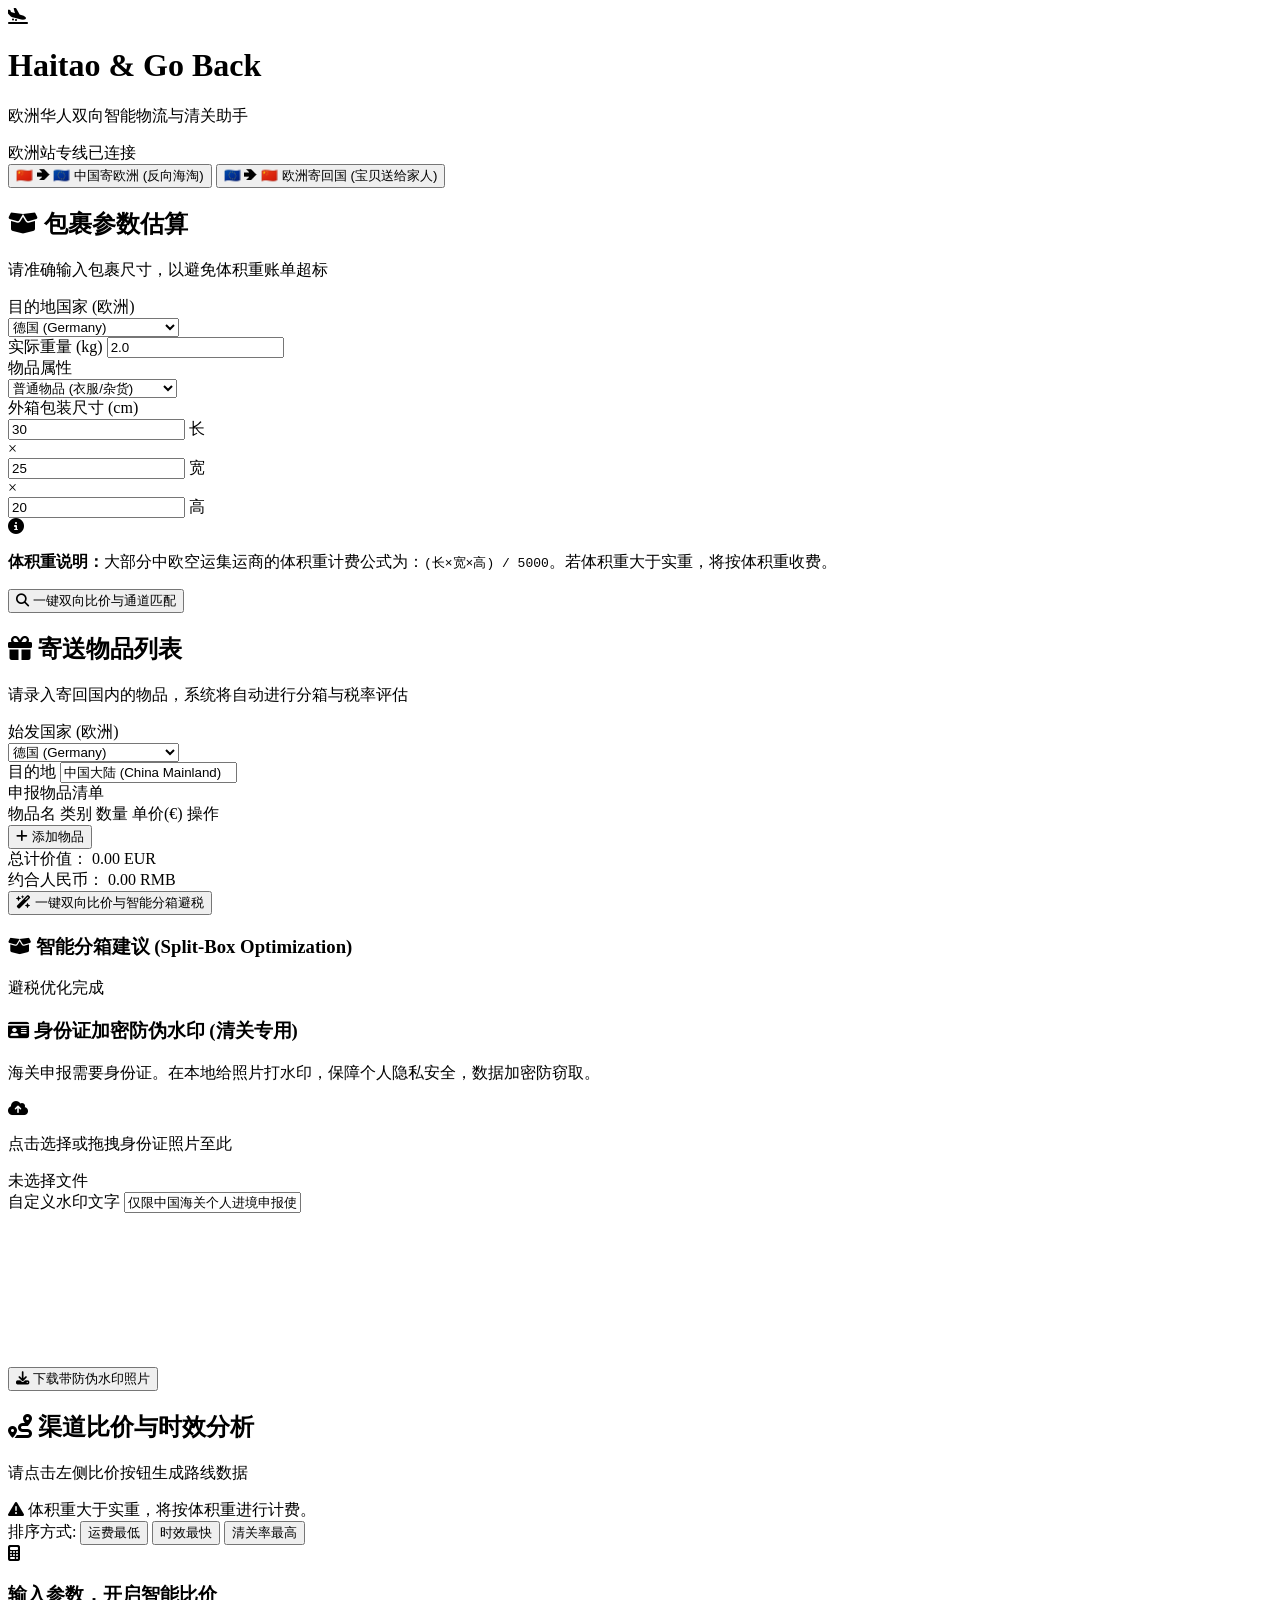
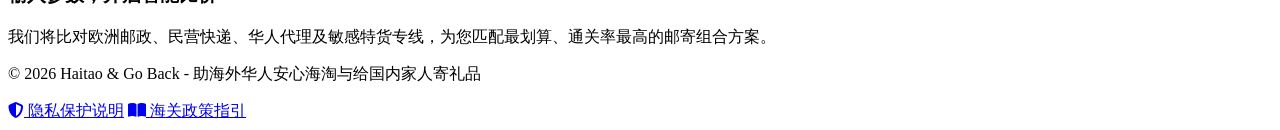
==== index.html @ b9ba4526 "Add files via upload" ====
<!DOCTYPE html>
<html lang="zh-CN">
<head>
    <meta charset="UTF-8">
    <meta name="viewport" content="width=device-width, initial-scale=1.0">
    <title>Haitao & Go Back - 欧洲华人双向转运与清关比价智能工具</title>
    <!-- Google Fonts -->
    <link rel="preconnect" href="https://fonts.googleapis.com">
    <link rel="preconnect" href="https://fonts.gstatic.com" crossorigin>
    <link href="https://fonts.googleapis.com/css2?family=Inter:wght@300;400;500;600;700&family=Outfit:wght@400;500;600;700;800&display=swap" rel="stylesheet">
    <!-- FontAwesome for icons -->
    <link rel="stylesheet" href="https://cdnjs.cloudflare.com/ajax/libs/font-awesome/6.4.0/css/all.min.css">
    <link rel="stylesheet" href="style.css">
</head>
<body>
    <div class="background-decor blur-circle-1"></div>
    <div class="background-decor blur-circle-2"></div>

    <div class="app-container">
        <!-- Header -->
        <header class="app-header">
            <div class="logo-area">
                <div class="logo-icon"><i class="fa-solid fa-plane-arrival"></i></div>
                <div class="logo-text">
                    <h1>Haitao & Go Back</h1>
                    <p>欧洲华人双向智能物流与清关助手</p>
                </div>
            </div>
            <div class="header-badge">
                <span class="pulse-indicator"></span>
                <span>欧洲站专线已连接</span>
            </div>
        </header>

        <!-- Navigation Tabs -->
        <div class="mode-tabs">
            <button class="tab-btn active" id="tab-c2e" onclick="switchMode('c2e')">
                <span class="flag-icon">🇨🇳 ➔ 🇪🇺</span>
                <span class="tab-title">中国寄欧洲 (反向海淘)</span>
            </button>
            <button class="tab-btn" id="tab-e2c" onclick="switchMode('e2c')">
                <span class="flag-icon">🇪🇺 ➔ 🇨🇳</span>
                <span class="tab-title">欧洲寄回国 (宝贝送给家人)</span>
            </button>
        </div>

        <main class="main-content">
            <!-- LEFT PANEL: Inputs (Changes Dynamically) -->
            <section class="panel input-panel">
                <!-- Mode 1: China to Europe Form -->
                <div id="form-c2e" class="mode-form active">
                    <div class="panel-header">
                        <h2><i class="fa-solid fa-box-open"></i> 包裹参数估算</h2>
                        <p>请准确输入包裹尺寸，以避免体积重账单超标</p>
                    </div>

                    <div class="form-group">
                        <label for="c2e-country">目的地国家 (欧洲)</label>
                        <div class="select-wrapper">
                            <select id="c2e-country">
                                <optgroup label="西欧 / 中欧 (Central & Western Europe)">
                                    <option value="DE">德国 (Germany)</option>
                                    <option value="FR">法国 (France)</option>
                                    <option value="GB">英国 (United Kingdom)</option>
                                    <option value="NL">荷兰 (Netherlands)</option>
                                    <option value="BE">比利时 (Belgium)</option>
                                    <option value="CH">瑞士 (Switzerland)</option>
                                    <option value="AT">奥地利 (Austria)</option>
                                    <option value="IE">爱尔兰 (Ireland)</option>
                                </optgroup>
                                <optgroup label="北欧 (Northern Europe)">
                                    <option value="DK">丹麦 (Denmark)</option>
                                    <option value="SE">瑞典 (Sweden)</option>
                                    <option value="NO">挪威 (Norway)</option>
                                    <option value="FI">芬兰 (Finland)</option>
                                    <option value="IS">冰岛 (Iceland)</option>
                                </optgroup>
                                <optgroup label="南欧 (Southern Europe)">
                                    <option value="IT">意大利 (Italy)</option>
                                    <option value="ES">西班牙 (Spain)</option>
                                    <option value="PT">葡萄牙 (Portugal)</option>
                                    <option value="GR">希腊 (Greece)</option>
                                </optgroup>
                                <optgroup label="东欧 (Eastern Europe)">
                                    <option value="PL">波兰 (Poland)</option>
                                    <option value="CZ">捷克 (Czech Republic)</option>
                                    <option value="HU">匈牙利 (Hungary)</option>
                                </optgroup>
                            </select>
                        </div>
                    </div>

                    <div class="form-row">
                        <div class="form-group col-6">
                            <label for="c2e-weight">实际重量 (kg)</label>
                            <input type="number" id="c2e-weight" placeholder="如: 2.5" step="0.1" min="0.1" value="2.0">
                        </div>
                        <div class="form-group col-6">
                            <label for="c2e-cargo-type">物品属性</label>
                            <div class="select-wrapper">
                                <select id="c2e-cargo-type">
                                    <option value="normal">普通物品 (衣服/杂货)</option>
                                    <option value="food">食品/非处方药 (特货专线)</option>
                                    <option value="battery">带电数码/电池 (磁检线)</option>
                                    <option value="luxury">轻奢品/大牌 (税金保障线)</option>
                                </select>
                            </div>
                        </div>
                    </div>

                    <div class="form-group">
                        <label>外箱包装尺寸 (cm)</label>
                        <div class="dim-inputs">
                            <div class="dim-field">
                                <input type="number" id="c2e-length" placeholder="长" value="30">
                                <span>长</span>
                            </div>
                            <span class="multiply-sign">×</span>
                            <div class="dim-field">
                                <input type="number" id="c2e-width" placeholder="宽" value="25">
                                <span>宽</span>
                            </div>
                            <span class="multiply-sign">×</span>
                            <div class="dim-field">
                                <input type="number" id="c2e-height" placeholder="高" value="20">
                                <span>高</span>
                            </div>
                        </div>
                    </div>

                    <div class="helper-box">
                        <div class="helper-icon"><i class="fa-solid fa-circle-info"></i></div>
                        <div class="helper-text">
                            <p><strong>体积重说明：</strong>大部分中欧空运集运商的体积重计费公式为：<code>(长×宽×高) / 5000</code>。若体积重大于实重，将按体积重收费。</p>
                        </div>
                    </div>

                    <button class="btn-primary" onclick="calculateChinaToEurope()">
                        <i class="fa-solid fa-magnifying-glass"></i> 一键双向比价与通道匹配
                    </button>
                </div>

                <!-- Mode 2: Europe to China Form -->
                <div id="form-e2c" class="mode-form">
                    <div class="panel-header">
                        <h2><i class="fa-solid fa-gift"></i> 寄送物品列表</h2>
                        <p>请录入寄回国内的物品，系统将自动进行分箱与税率评估</p>
                    </div>

                    <div class="form-row">
                        <div class="form-group col-6">
                            <label for="e2c-origin">始发国家 (欧洲)</label>
                            <div class="select-wrapper">
                                <select id="e2c-origin">
                                    <optgroup label="西欧 / 中欧 (Central & Western Europe)">
                                        <option value="DE">德国 (Germany)</option>
                                        <option value="FR">法国 (France)</option>
                                        <option value="GB">英国 (United Kingdom)</option>
                                        <option value="NL">荷兰 (Netherlands)</option>
                                        <option value="BE">比利时 (Belgium)</option>
                                        <option value="CH">瑞士 (Switzerland)</option>
                                        <option value="AT">奥地利 (Austria)</option>
                                        <option value="IE">爱尔兰 (Ireland)</option>
                                    </optgroup>
                                    <optgroup label="北欧 (Northern Europe)">
                                        <option value="DK">丹麦 (Denmark)</option>
                                        <option value="SE">瑞典 (Sweden)</option>
                                        <option value="NO">挪威 (Norway)</option>
                                        <option value="FI">芬兰 (Finland)</option>
                                        <option value="IS">冰岛 (Iceland)</option>
                                    </optgroup>
                                    <optgroup label="南欧 (Southern Europe)">
                                        <option value="IT">意大利 (Italy)</option>
                                        <option value="ES">西班牙 (Spain)</option>
                                        <option value="PT">葡萄牙 (Portugal)</option>
                                        <option value="GR">希腊 (Greece)</option>
                                    </optgroup>
                                    <optgroup label="东欧 (Eastern Europe)">
                                        <option value="PL">波兰 (Poland)</option>
                                        <option value="CZ">捷克 (Czech Republic)</option>
                                        <option value="HU">匈牙利 (Hungary)</option>
                                    </optgroup>
                                </select>
                            </div>
                        </div>
                        <div class="form-group col-6">
                            <label for="e2c-dest">目的地</label>
                            <input type="text" id="e2c-dest" value="中国大陆 (China Mainland)" readonly class="readonly-input">
                        </div>
                    </div>

                    <!-- Dynamic Item Table -->
                    <div class="item-list-container">
                        <label>申报物品清单</label>
                        <div class="item-header-row">
                            <span>物品名</span>
                            <span>类别</span>
                            <span>数量</span>
                            <span>单价(€)</span>
                            <span>操作</span>
                        </div>
                        <div id="items-container">
                            <!-- Items inserted dynamically by JavaScript -->
                        </div>
                        <button class="btn-secondary btn-sm" onclick="addItemRow()">
                            <i class="fa-solid fa-plus"></i> 添加物品
                        </button>
                    </div>

                    <!-- Live Summary Stat Box -->
                    <div class="summary-stats-box">
                        <div class="stat-item">
                            <span class="stat-label">总计价值：</span>
                            <span class="stat-val" id="total-val-display">0.00 EUR</span>
                        </div>
                        <div class="stat-item">
                            <span class="stat-label">约合人民币：</span>
                            <span class="stat-val Highlight" id="total-cny-display">0.00 RMB</span>
                        </div>
                    </div>

                    <div class="action-buttons-group">
                        <button class="btn-success" onclick="optimizeSplitBox()">
                            <i class="fa-solid fa-wand-magic-sparkles"></i> 一键双向比价与智能分箱避税
                        </button>
                    </div>

                    <!-- Split Box Recommendation Display -->
                    <div id="split-box-result-wrapper" class="split-box-wrapper hide">
                        <div class="split-header">
                            <h3><i class="fa-solid fa-box-open"></i> 智能分箱建议 (Split-Box Optimization)</h3>
                            <span class="badge badge-success">避税优化完成</span>
                        </div>
                        <div id="split-packages-container">
                            <!-- Packages list populated dynamically -->
                        </div>
                    </div>

                    <!-- ID Card Watermark Panel -->
                    <div class="id-uploader-section">
                        <div class="section-title">
                            <h3><i class="fa-solid fa-id-card"></i> 身份证加密防伪水印 (清关专用)</h3>
                            <p>海关申报需要身份证。在本地给照片打水印，保障个人隐私安全，数据加密防窃取。</p>
                        </div>
                        
                        <div class="upload-dropzone" onclick="document.getElementById('id-file-input').click()">
                            <i class="fa-solid fa-cloud-arrow-up"></i>
                            <p>点击选择或拖拽身份证照片至此</p>
                            <span class="file-info" id="file-info-text">未选择文件</span>
                            <input type="file" id="id-file-input" accept="image/*" style="display: none;" onchange="handleIDUpload(event)">
                        </div>

                        <div class="watermark-controls hide" id="watermark-controls">
                            <div class="form-group">
                                <label for="watermark-text">自定义水印文字</label>
                                <input type="text" id="watermark-text" value="仅限中国海关个人进境申报使用，他用无效" oninput="drawWatermark()">
                            </div>
                            <div class="canvas-preview-container">
                                <canvas id="watermark-canvas"></canvas>
                            </div>
                            <button class="btn-primary btn-sm" onclick="downloadWatermarkedImage()">
                                <i class="fa-solid fa-download"></i> 下载带防伪水印照片
                            </button>
                        </div>
                    </div>
                </div>
            </section>

            <!-- RIGHT PANEL: Results -->
            <section class="panel results-panel">
                <div class="panel-header">
                    <h2><i class="fa-solid fa-route"></i> 渠道比价与时效分析</h2>
                    <p id="results-subtitle">请点击左侧比价按钮生成路线数据</p>
                </div>

                <!-- Volumetric Weight Alert Box (For Mode 1) -->
                <div id="vol-weight-alert" class="alert-banner hide">
                    <span class="alert-icon"><i class="fa-solid fa-triangle-exclamation"></i></span>
                    <span class="alert-text" id="vol-weight-alert-text">体积重大于实重，将按体积重进行计费。</span>
                </div>

                <!-- Sort & Filter Controls -->
                <div class="sort-controls hide" id="sort-controls-bar">
                    <span>排序方式:</span>
                    <button class="sort-btn active" id="sort-price" onclick="sortRoutes('price')">运费最低</button>
                    <button class="sort-btn" id="sort-time" onclick="sortRoutes('time')">时效最快</button>
                    <button class="sort-btn" id="sort-safety" onclick="sortRoutes('safety')">清关率最高</button>
                </div>

                <div class="routes-container" id="routes-list">
                    <!-- Placeholder visual for initial load -->
                    <div class="empty-state">
                        <div class="empty-icon"><i class="fa-solid fa-calculator"></i></div>
                        <h3>输入参数，开启智能比价</h3>
                        <p>我们将比对欧洲邮政、民营快递、华人代理及敏感特货专线，为您匹配最划算、通关率最高的邮寄组合方案。</p>
                    </div>
                </div>
            </section>
        </main>

        <footer class="app-footer">
            <p>&copy; 2026 Haitao & Go Back - 助海外华人安心海淘与给国内家人寄礼品</p>
            <div class="footer-links">
                <a href="#privacy"><i class="fa-solid fa-shield-halved"></i> 隐私保护说明</a>
                <a href="#guide"><i class="fa-solid fa-book-open"></i> 海关政策指引</a>
            </div>
        </footer>
    </div>

    <script src="app.js"></script>
</body>
</html>
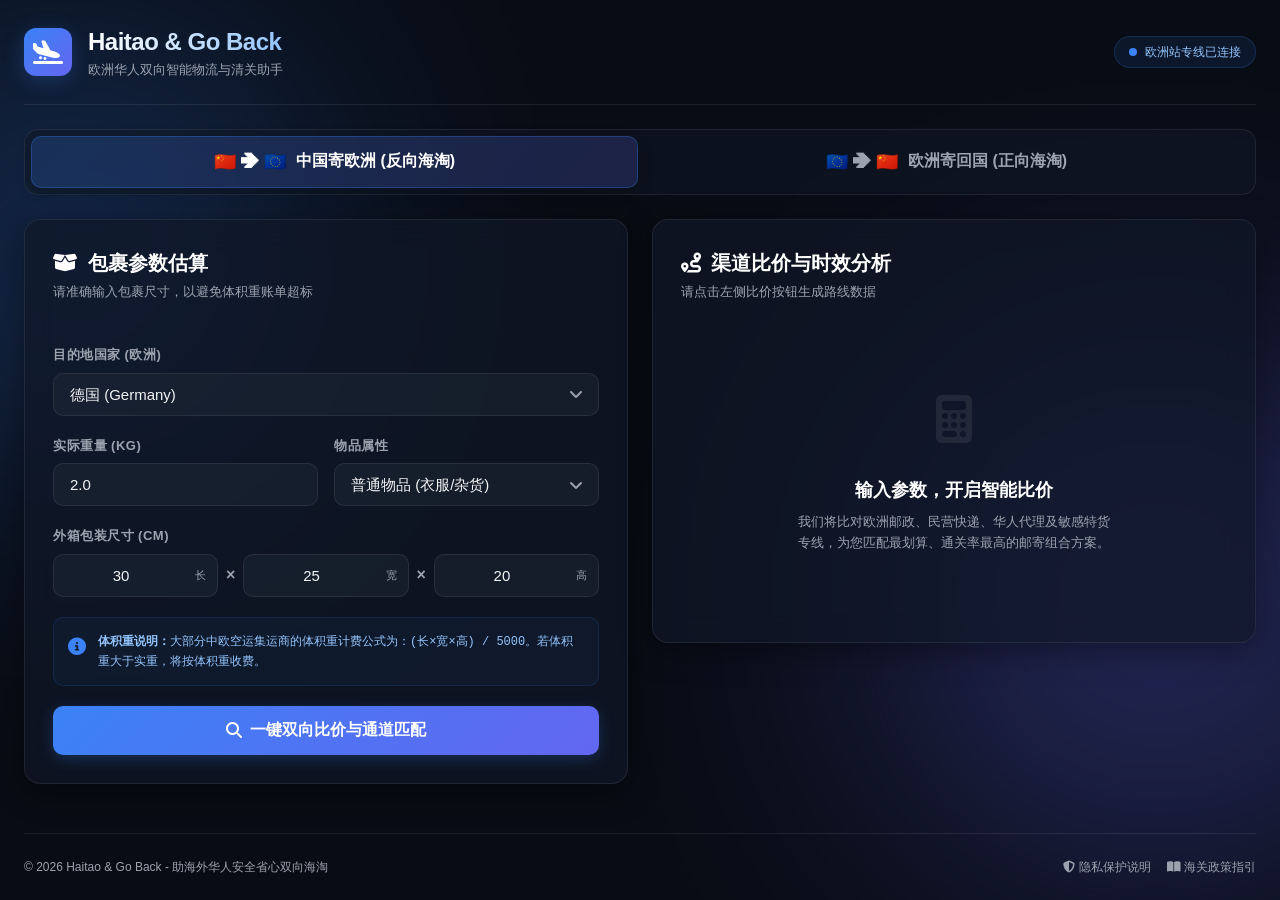
==== commit 7fcc32ee: "Update index.html" ====
--- a/index.html
+++ b/index.html
@@ -40,7 +40,7 @@
             </button>
             <button class="tab-btn" id="tab-e2c" onclick="switchMode('e2c')">
                 <span class="flag-icon">🇪🇺 ➔ 🇨🇳</span>
-                <span class="tab-title">欧洲寄回国 (宝贝送给家人)</span>
+                <span class="tab-title">欧洲寄回国 (正向海淘)</span>
             </button>
         </div>
 
@@ -299,7 +299,7 @@
         </main>
 
         <footer class="app-footer">
-            <p>&copy; 2026 Haitao & Go Back - 助海外华人安心海淘与给国内家人寄礼品</p>
+            <p>&copy; 2026 Haitao & Go Back - 助海外华人安全省心双向海淘</p>
             <div class="footer-links">
                 <a href="#privacy"><i class="fa-solid fa-shield-halved"></i> 隐私保护说明</a>
                 <a href="#guide"><i class="fa-solid fa-book-open"></i> 海关政策指引</a>
--- a/style.css
+++ b/style.css
@@ -0,0 +1,1054 @@
+/* ==========================================
+   DESIGN SYSTEM & VARIABLES
+   ========================================== */
+:root {
+    --bg-dark: #080c14;
+    --bg-card: rgba(17, 24, 39, 0.7);
+    --border-color: rgba(255, 255, 255, 0.08);
+    --border-hover: rgba(59, 130, 246, 0.4);
+    
+    --text-main: #f3f4f6;
+    --text-muted: #9ca3af;
+    --text-dark: #1f2937;
+    
+    /* Harmonious Brand Colors */
+    --primary: #3b82f6;
+    --primary-glow: rgba(59, 130, 246, 0.25);
+    --secondary: #6366f1;
+    --success: #10b981;
+    --success-glow: rgba(16, 185, 129, 0.2);
+    --warning: #f59e0b;
+    --danger: #ef4444;
+    
+    --transition-smooth: all 0.3s cubic-bezier(0.4, 0, 0.2, 1);
+    --border-radius-lg: 16px;
+    --border-radius-md: 10px;
+    --font-sans: 'Inter', -apple-system, BlinkMacSystemFont, "Segoe UI", Roboto, sans-serif;
+    --font-heading: 'Outfit', sans-serif;
+}
+
+/* ==========================================
+   RESET & GLOBAL LAYOUT
+   ========================================== */
+* {
+    box-sizing: border-box;
+    margin: 0;
+    padding: 0;
+}
+
+body {
+    background-color: var(--bg-dark);
+    color: var(--text-main);
+    font-family: var(--font-sans);
+    line-height: 1.5;
+    overflow-x: hidden;
+    min-height: 100vh;
+    display: flex;
+    flex-direction: column;
+    justify-content: center;
+    position: relative;
+}
+
+/* Background Glowing Blurs */
+.background-decor {
+    position: absolute;
+    border-radius: 50%;
+    filter: blur(140px);
+    z-index: -1;
+    pointer-events: none;
+    opacity: 0.4;
+}
+
+.blur-circle-1 {
+    width: 400px;
+    height: 400px;
+    background: var(--primary);
+    top: 5%;
+    left: -10%;
+}
+
+.blur-circle-2 {
+    width: 500px;
+    height: 500px;
+    background: var(--secondary);
+    bottom: 5%;
+    right: -10%;
+}
+
+/* Container */
+.app-container {
+    max-width: 1440px;
+    width: 100%;
+    margin: 0 auto;
+    padding: 24px;
+    display: flex;
+    flex-direction: column;
+    min-height: 100vh;
+}
+
+/* ==========================================
+   HEADER SECTION
+   ========================================== */
+.app-header {
+    display: flex;
+    justify-content: space-between;
+    align-items: center;
+    padding-bottom: 24px;
+    border-bottom: 1px solid var(--border-color);
+    margin-bottom: 24px;
+}
+
+.logo-area {
+    display: flex;
+    align-items: center;
+    gap: 16px;
+}
+
+.logo-icon {
+    width: 48px;
+    height: 48px;
+    background: linear-gradient(135deg, var(--primary), var(--secondary));
+    border-radius: 12px;
+    display: flex;
+    align-items: center;
+    justify-content: center;
+    font-size: 24px;
+    color: #fff;
+    box-shadow: 0 4px 20px var(--primary-glow);
+}
+
+.logo-text h1 {
+    font-family: var(--font-heading);
+    font-size: 24px;
+    font-weight: 800;
+    letter-spacing: -0.5px;
+    background: linear-gradient(to right, #ffffff, #93c5fd);
+    -webkit-background-clip: text;
+    -webkit-text-fill-color: transparent;
+}
+
+.logo-text p {
+    font-size: 13px;
+    color: var(--text-muted);
+}
+
+.header-badge {
+    display: flex;
+    align-items: center;
+    gap: 8px;
+    background: rgba(59, 130, 246, 0.1);
+    border: 1px solid rgba(59, 130, 246, 0.2);
+    padding: 6px 14px;
+    border-radius: 50px;
+    font-size: 12px;
+    font-weight: 500;
+    color: #93c5fd;
+}
+
+.pulse-indicator {
+    width: 8px;
+    height: 8px;
+    background-color: var(--primary);
+    border-radius: 50%;
+    box-shadow: 0 0 0 0 rgba(59, 130, 246, 0.7);
+    animation: pulse 1.8s infinite;
+}
+
+@keyframes pulse {
+    0% {
+        transform: scale(0.95);
+        box-shadow: 0 0 0 0 rgba(59, 130, 246, 0.7);
+    }
+    70% {
+        transform: scale(1);
+        box-shadow: 0 0 0 6px rgba(59, 130, 246, 0);
+    }
+    100% {
+        transform: scale(0.95);
+        box-shadow: 0 0 0 0 rgba(59, 130, 246, 0);
+    }
+}
+
+/* ==========================================
+   NAVIGATION TABS
+   ========================================== */
+.mode-tabs {
+    display: flex;
+    background: rgba(17, 24, 39, 0.5);
+    border: 1px solid var(--border-color);
+    padding: 6px;
+    border-radius: 14px;
+    margin-bottom: 24px;
+    gap: 6px;
+}
+
+.tab-btn {
+    flex: 1;
+    background: transparent;
+    border: none;
+    color: var(--text-muted);
+    padding: 14px 20px;
+    font-family: var(--font-heading);
+    font-size: 16px;
+    font-weight: 600;
+    border-radius: 10px;
+    cursor: pointer;
+    display: flex;
+    align-items: center;
+    justify-content: center;
+    gap: 10px;
+    transition: var(--transition-smooth);
+}
+
+.tab-btn:hover {
+    color: var(--text-main);
+    background: rgba(255, 255, 255, 0.03);
+}
+
+.tab-btn.active {
+    color: #ffffff;
+    background: linear-gradient(135deg, rgba(59, 130, 246, 0.2), rgba(99, 102, 241, 0.2));
+    border: 1px solid rgba(59, 130, 246, 0.3);
+    box-shadow: 0 4px 15px rgba(0, 0, 0, 0.2);
+}
+
+.flag-icon {
+    font-size: 18px;
+}
+
+/* ==========================================
+   MAIN SYSTEM SECTION - GRID
+   ========================================== */
+.main-content {
+    display: grid;
+    grid-template-columns: 1fr 1fr;
+    gap: 24px;
+    flex: 1;
+}
+
+@media (max-width: 1024px) {
+    .main-content {
+        grid-template-columns: 1fr;
+    }
+}
+
+.panel {
+    background-color: var(--bg-card);
+    backdrop-filter: blur(16px);
+    -webkit-backdrop-filter: blur(16px);
+    border: 1px solid var(--border-color);
+    border-radius: var(--border-radius-lg);
+    padding: 28px;
+    display: flex;
+    flex-direction: column;
+    box-shadow: 0 8px 32px rgba(0, 0, 0, 0.4);
+    height: fit-content;
+}
+
+.panel-header {
+    margin-bottom: 24px;
+}
+
+.panel-header h2 {
+    font-family: var(--font-heading);
+    font-size: 20px;
+    font-weight: 700;
+    display: flex;
+    align-items: center;
+    gap: 10px;
+    color: #ffffff;
+}
+
+.panel-header p {
+    font-size: 13px;
+    color: var(--text-muted);
+    margin-top: 4px;
+}
+
+/* ==========================================
+   FORMS & INPUTS
+   ========================================== */
+.mode-form {
+    display: none;
+}
+
+.mode-form.active {
+    display: flex;
+    flex-direction: column;
+    gap: 20px;
+}
+
+.form-group {
+    display: flex;
+    flex-direction: column;
+    gap: 8px;
+}
+
+.form-group label {
+    font-size: 13px;
+    font-weight: 600;
+    color: var(--text-muted);
+    letter-spacing: 0.5px;
+    text-transform: uppercase;
+}
+
+.form-row {
+    display: flex;
+    gap: 16px;
+}
+
+.col-6 {
+    flex: 1;
+}
+
+input[type="text"],
+input[type="number"],
+select {
+    width: 100%;
+    background: rgba(31, 41, 55, 0.5);
+    border: 1px solid var(--border-color);
+    color: var(--text-main);
+    padding: 12px 16px;
+    border-radius: var(--border-radius-md);
+    font-family: var(--font-sans);
+    font-size: 15px;
+    outline: none;
+    transition: var(--transition-smooth);
+}
+
+input:focus,
+select:focus {
+    border-color: var(--primary);
+    box-shadow: 0 0 0 3px var(--primary-glow);
+    background: rgba(31, 41, 55, 0.8);
+}
+
+.readonly-input {
+    background: rgba(31, 41, 55, 0.25) !important;
+    color: var(--text-muted);
+    cursor: not-allowed;
+}
+
+/* Custom Select Arrow Wrapper */
+.select-wrapper {
+    position: relative;
+}
+
+.select-wrapper::after {
+    content: '\f107';
+    font-family: 'Font Awesome 6 Free';
+    font-weight: 900;
+    position: absolute;
+    right: 16px;
+    top: 50%;
+    transform: translateY(-50%);
+    pointer-events: none;
+    color: var(--text-muted);
+}
+
+select {
+    appearance: none;
+    -webkit-appearance: none;
+    padding-right: 40px;
+}
+
+/* Dimensional input row */
+.dim-inputs {
+    display: flex;
+    align-items: center;
+    gap: 8px;
+}
+
+.dim-field {
+    flex: 1;
+    position: relative;
+}
+
+.dim-field input {
+    text-align: center;
+    padding-right: 30px;
+}
+
+.dim-field span {
+    position: absolute;
+    right: 12px;
+    top: 50%;
+    transform: translateY(-50%);
+    font-size: 11px;
+    color: var(--text-muted);
+    pointer-events: none;
+}
+
+.multiply-sign {
+    color: var(--text-muted);
+    font-weight: bold;
+    user-select: none;
+}
+
+/* Info helper box */
+.helper-box {
+    display: flex;
+    gap: 12px;
+    background: rgba(59, 130, 246, 0.05);
+    border: 1px solid rgba(59, 130, 246, 0.15);
+    border-radius: var(--border-radius-md);
+    padding: 14px;
+}
+
+.helper-icon {
+    color: var(--primary);
+    font-size: 18px;
+    margin-top: 2px;
+}
+
+.helper-text p {
+    font-size: 12px;
+    color: #93c5fd;
+    line-height: 1.6;
+}
+
+/* ==========================================
+   BUTTONS
+   ========================================== */
+button {
+    font-family: var(--font-heading);
+    font-weight: 600;
+    cursor: pointer;
+    display: inline-flex;
+    align-items: center;
+    justify-content: center;
+    gap: 8px;
+    border: none;
+    border-radius: var(--border-radius-md);
+    transition: var(--transition-smooth);
+}
+
+.btn-primary {
+    background: linear-gradient(135deg, var(--primary), var(--secondary));
+    color: #ffffff;
+    padding: 14px 24px;
+    font-size: 16px;
+    width: 100%;
+    box-shadow: 0 4px 15px var(--primary-glow);
+}
+
+.btn-primary:hover {
+    transform: translateY(-1px);
+    box-shadow: 0 6px 20px rgba(59, 130, 246, 0.4);
+}
+
+.btn-secondary {
+    background: rgba(255, 255, 255, 0.08);
+    border: 1px solid var(--border-color);
+    color: var(--text-main);
+    padding: 10px 18px;
+    font-size: 14px;
+}
+
+.btn-secondary:hover {
+    background: rgba(255, 255, 255, 0.15);
+}
+
+.btn-success {
+    background: linear-gradient(135deg, var(--success), #059669);
+    color: #ffffff;
+    padding: 14px 24px;
+    font-size: 16px;
+    width: 100%;
+    box-shadow: 0 4px 15px var(--success-glow);
+}
+
+.btn-success:hover {
+    transform: translateY(-1px);
+    box-shadow: 0 6px 20px rgba(16, 185, 129, 0.4);
+}
+
+.btn-sm {
+    padding: 6px 12px;
+    font-size: 12px;
+    border-radius: 6px;
+}
+
+.action-buttons-group {
+    display: flex;
+    gap: 12px;
+}
+
+/* ==========================================
+   DYNAMIC ITEM LIST (EUROPE ➔ CHINA)
+   ========================================== */
+.item-list-container {
+    display: flex;
+    flex-direction: column;
+    gap: 10px;
+    border: 1px solid var(--border-color);
+    border-radius: var(--border-radius-md);
+    padding: 16px;
+    background: rgba(31, 41, 55, 0.2);
+}
+
+.item-list-container > label {
+    font-size: 13px;
+    font-weight: 600;
+    color: var(--text-muted);
+}
+
+.item-header-row {
+    display: grid;
+    grid-template-columns: 2fr 1.5fr 1fr 1fr 40px;
+    gap: 10px;
+    font-size: 11px;
+    font-weight: 700;
+    color: var(--text-muted);
+    text-transform: uppercase;
+    padding-bottom: 6px;
+    border-bottom: 1px solid var(--border-color);
+}
+
+.item-row {
+    display: grid;
+    grid-template-columns: 2fr 1.5fr 1fr 1fr 40px;
+    gap: 10px;
+    align-items: center;
+}
+
+.btn-delete-row {
+    background: transparent;
+    color: var(--danger);
+    font-size: 16px;
+    height: 38px;
+    width: 38px;
+    border-radius: 6px;
+}
+
+.btn-delete-row:hover {
+    background: rgba(239, 68, 68, 0.15);
+}
+
+.summary-stats-box {
+    display: flex;
+    justify-content: space-between;
+    background: rgba(17, 24, 39, 0.6);
+    border: 1px solid var(--border-color);
+    padding: 12px 18px;
+    border-radius: var(--border-radius-md);
+}
+
+.stat-item {
+    display: flex;
+    align-items: center;
+    gap: 8px;
+}
+
+.stat-label {
+    font-size: 13px;
+    color: var(--text-muted);
+}
+
+.stat-val {
+    font-weight: 700;
+    font-family: var(--font-heading);
+}
+
+.stat-val.Highlight {
+    color: var(--success);
+    font-size: 18px;
+}
+
+/* ==========================================
+   SPLIT-BOX RESULTS (EUROPE ➔ CHINA)
+   ========================================== */
+.split-box-wrapper {
+    border: 1px dashed var(--success);
+    background: rgba(16, 185, 129, 0.03);
+    border-radius: var(--border-radius-lg);
+    padding: 20px;
+    margin-top: 10px;
+    animation: fadeIn 0.4s ease-out;
+}
+
+.split-header {
+    display: flex;
+    justify-content: space-between;
+    align-items: center;
+    margin-bottom: 16px;
+    padding-bottom: 10px;
+    border-bottom: 1px dashed rgba(16, 185, 129, 0.25);
+}
+
+.split-header h3 {
+    font-family: var(--font-heading);
+    font-size: 16px;
+    color: #a7f3d0;
+}
+
+.badge {
+    font-size: 11px;
+    padding: 4px 8px;
+    border-radius: 50px;
+    font-weight: 600;
+}
+
+.badge-success {
+    background: rgba(16, 185, 129, 0.2);
+    color: #34d399;
+    border: 1px solid rgba(16, 185, 129, 0.3);
+}
+
+.packages-container {
+    display: flex;
+    flex-direction: column;
+    gap: 16px;
+}
+
+.package-card {
+    background: rgba(17, 24, 39, 0.8);
+    border: 1px solid rgba(16, 185, 129, 0.2);
+    border-radius: var(--border-radius-md);
+    padding: 16px;
+}
+
+.package-title {
+    display: flex;
+    justify-content: space-between;
+    font-family: var(--font-heading);
+    font-weight: 700;
+    font-size: 14px;
+    color: #ffffff;
+    margin-bottom: 8px;
+}
+
+.package-items-list {
+    font-size: 12px;
+    color: var(--text-muted);
+    list-style-type: square;
+    margin-left: 18px;
+    margin-bottom: 10px;
+}
+
+.package-footer {
+    display: flex;
+    justify-content: space-between;
+    font-size: 12px;
+    padding-top: 8px;
+    border-top: 1px solid rgba(255, 255, 255, 0.05);
+}
+
+.tax-indicator {
+    color: #fca5a5;
+}
+
+.tax-free {
+    color: #34d399;
+    font-weight: 600;
+}
+
+/* ==========================================
+   ID CARD WATERMARK SECTION
+   ========================================== */
+.id-uploader-section {
+    border: 1px solid var(--border-color);
+    background: rgba(17, 24, 39, 0.4);
+    border-radius: var(--border-radius-md);
+    padding: 18px;
+    margin-top: 20px;
+}
+
+.id-uploader-section .section-title h3 {
+    font-family: var(--font-heading);
+    font-size: 15px;
+    color: #ffffff;
+}
+
+.id-uploader-section .section-title p {
+    font-size: 12px;
+    color: var(--text-muted);
+    margin-bottom: 14px;
+}
+
+.upload-dropzone {
+    border: 2px dashed var(--border-color);
+    border-radius: var(--border-radius-md);
+    padding: 24px;
+    text-align: center;
+    cursor: pointer;
+    transition: var(--transition-smooth);
+}
+
+.upload-dropzone:hover {
+    border-color: var(--primary);
+    background: rgba(59, 130, 246, 0.03);
+}
+
+.upload-dropzone i {
+    font-size: 32px;
+    color: var(--primary);
+    margin-bottom: 10px;
+}
+
+.upload-dropzone p {
+    font-size: 13px;
+    font-weight: 500;
+}
+
+.file-info {
+    font-size: 11px;
+    color: var(--text-muted);
+    margin-top: 4px;
+    display: block;
+}
+
+.watermark-controls {
+    margin-top: 16px;
+    display: flex;
+    flex-direction: column;
+    gap: 14px;
+}
+
+.canvas-preview-container {
+    width: 100%;
+    max-height: 250px;
+    border: 1px solid var(--border-color);
+    border-radius: 8px;
+    overflow: hidden;
+    display: flex;
+    justify-content: center;
+    align-items: center;
+    background: #000;
+}
+
+#watermark-canvas {
+    max-width: 100%;
+    max-height: 100%;
+    object-fit: contain;
+}
+
+/* ==========================================
+   RESULTS PANEL (RIGHT SIDE)
+   ========================================== */
+.alert-banner {
+    display: flex;
+    gap: 12px;
+    background: rgba(245, 158, 11, 0.1);
+    border: 1px solid rgba(245, 158, 11, 0.3);
+    padding: 12px 16px;
+    border-radius: var(--border-radius-md);
+    margin-bottom: 20px;
+    animation: slideDown 0.3s ease-out;
+}
+
+.alert-banner.hide {
+    display: none;
+}
+
+.alert-icon {
+    color: var(--warning);
+    font-size: 18px;
+}
+
+.alert-text {
+    font-size: 13px;
+    color: #fef3c7;
+}
+
+/* Sort Bar */
+.sort-controls {
+    display: flex;
+    align-items: center;
+    gap: 10px;
+    margin-bottom: 20px;
+    font-size: 13px;
+    color: var(--text-muted);
+}
+
+.sort-btn {
+    background: rgba(255, 255, 255, 0.03);
+    border: 1px solid var(--border-color);
+    color: var(--text-muted);
+    padding: 6px 12px;
+    border-radius: 6px;
+    font-size: 12px;
+    font-weight: 500;
+}
+
+.sort-btn.active,
+.sort-btn:hover {
+    color: #ffffff;
+    background: rgba(59, 130, 246, 0.2);
+    border-color: var(--primary);
+}
+
+/* Routes List */
+.routes-container {
+    display: flex;
+    flex-direction: column;
+    gap: 16px;
+    flex: 1;
+}
+
+.route-card {
+    background: rgba(31, 41, 55, 0.3);
+    border: 1px solid var(--border-color);
+    border-radius: var(--border-radius-md);
+    padding: 20px;
+    display: flex;
+    justify-content: space-between;
+    align-items: center;
+    position: relative;
+    overflow: hidden;
+    transition: var(--transition-smooth);
+}
+
+.route-card:hover {
+    transform: translateY(-2px);
+    border-color: var(--border-hover);
+    box-shadow: 0 6px 20px rgba(59, 130, 246, 0.15);
+    background: rgba(31, 41, 55, 0.5);
+}
+
+.route-card::before {
+    content: '';
+    position: absolute;
+    top: 0;
+    left: 0;
+    width: 4px;
+    height: 100%;
+    background: var(--primary);
+}
+
+.route-card.cheapest::before {
+    background: var(--success);
+}
+
+.route-card.fastest::before {
+    background: var(--secondary);
+}
+
+.route-tag {
+    position: absolute;
+    top: 0;
+    right: 0;
+    background: var(--primary);
+    color: #fff;
+    font-size: 10px;
+    font-weight: 700;
+    padding: 3px 10px;
+    border-bottom-left-radius: 8px;
+    text-transform: uppercase;
+}
+
+.route-tag.tag-cheapest {
+    background: var(--success);
+}
+
+.route-tag.tag-fastest {
+    background: var(--secondary);
+}
+
+.route-main-info {
+    display: flex;
+    flex-direction: column;
+    gap: 6px;
+    flex: 2;
+}
+
+.carrier-name {
+    font-family: var(--font-heading);
+    font-size: 17px;
+    font-weight: 700;
+    color: #ffffff;
+    display: flex;
+    align-items: center;
+    gap: 8px;
+}
+
+.route-type-badge {
+    font-size: 10px;
+    background: rgba(255, 255, 255, 0.08);
+    padding: 2px 6px;
+    border-radius: 4px;
+    color: var(--text-muted);
+}
+
+.route-meta {
+    display: flex;
+    gap: 16px;
+    font-size: 12px;
+    color: var(--text-muted);
+}
+
+.route-meta span i {
+    margin-right: 4px;
+}
+
+.route-safety-badge {
+    color: #34d399;
+    font-weight: 600;
+}
+
+.route-safety-badge.warning {
+    color: var(--warning);
+}
+
+.route-timing-info {
+    text-align: center;
+    flex: 1;
+}
+
+.delivery-days {
+    font-size: 20px;
+    font-weight: 800;
+    color: #ffffff;
+    font-family: var(--font-heading);
+}
+
+.delivery-days-label {
+    font-size: 11px;
+    color: var(--text-muted);
+}
+
+.route-pricing-info {
+    text-align: right;
+    flex: 1;
+}
+
+.route-price {
+    font-size: 24px;
+    font-weight: 800;
+    color: var(--success);
+    font-family: var(--font-heading);
+}
+
+.route-price-details {
+    font-size: 11px;
+    color: var(--text-muted);
+}
+
+/* Empty State / Initial Placeholder */
+.empty-state {
+    display: flex;
+    flex-direction: column;
+    align-items: center;
+    justify-content: center;
+    text-align: center;
+    padding: 60px 20px;
+    color: var(--text-muted);
+    flex: 1;
+}
+
+.empty-icon {
+    font-size: 48px;
+    color: var(--border-color);
+    margin-bottom: 20px;
+}
+
+.empty-state h3 {
+    font-family: var(--font-heading);
+    font-size: 18px;
+    color: #ffffff;
+    margin-bottom: 8px;
+}
+
+.empty-state p {
+    font-size: 13px;
+    max-width: 320px;
+    line-height: 1.6;
+}
+
+/* ==========================================
+   FOOTER SECTION
+   ========================================== */
+.app-footer {
+    margin-top: auto;
+    padding-top: 24px;
+    border-top: 1px solid var(--border-color);
+    display: flex;
+    justify-content: space-between;
+    align-items: center;
+    color: var(--text-muted);
+    font-size: 12px;
+}
+
+.footer-links {
+    display: flex;
+    gap: 16px;
+}
+
+.footer-links a {
+    color: var(--text-muted);
+    text-decoration: none;
+    transition: var(--transition-smooth);
+}
+
+.footer-links a:hover {
+    color: var(--primary);
+}
+
+/* Helper Utilities */
+.hide {
+    display: none !important;
+}
+
+/* Animation utilities */
+@keyframes fadeIn {
+    from { opacity: 0; transform: translateY(6px); }
+    to { opacity: 1; transform: translateY(0); }
+}
+
+@keyframes slideDown {
+    from { opacity: 0; transform: translateY(-10px); }
+    to { opacity: 1; transform: translateY(0); }
+}
+/* ===== 手机屏幕优化 ===== */
+@media screen and (max-width: 768px) {
+    /* 主要容器改为上下排列（可保留默认，但加强控制） */
+    .main-container {
+        flex-direction: column; /* 强制上下排列 */
+        padding: 10px;
+    }
+    
+    /* 左右区域都占满宽度 */
+    .left-panel, .right-panel {
+        width: 100% !important;
+        margin: 5px 0;
+        padding: 10px;
+    }
+    
+    /* 输入框占满宽度 */
+    input, select, .input-group {
+        width: 100% !important;
+        box-sizing: border-box;
+        font-size: 16px; /* 防止 iOS 自动放大 */
+        padding: 10px;
+        margin-bottom: 8px;
+    }
+    
+    /* 表格单元格改为块级显示，使每个字段单独一行 */
+    .item-row {
+        display: block;
+        margin-bottom: 15px;
+        border-bottom: 1px solid #eee;
+        padding-bottom: 10px;
+    }
+    .item-row input, .item-row select {
+        width: 100%;
+        margin: 4px 0;
+    }
+    
+    /* 按钮更大，方便点击 */
+    .btn, button {
+        width: 100%;
+        padding: 14px;
+        font-size: 18px;
+    }
+    
+    /* 减小标题字体 */
+    h1, h2 {
+        font-size: 1.4rem;
+    }
+    
+    /* 调整卡片内边距 */
+    .card {
+        padding: 12px;
+    }
+}
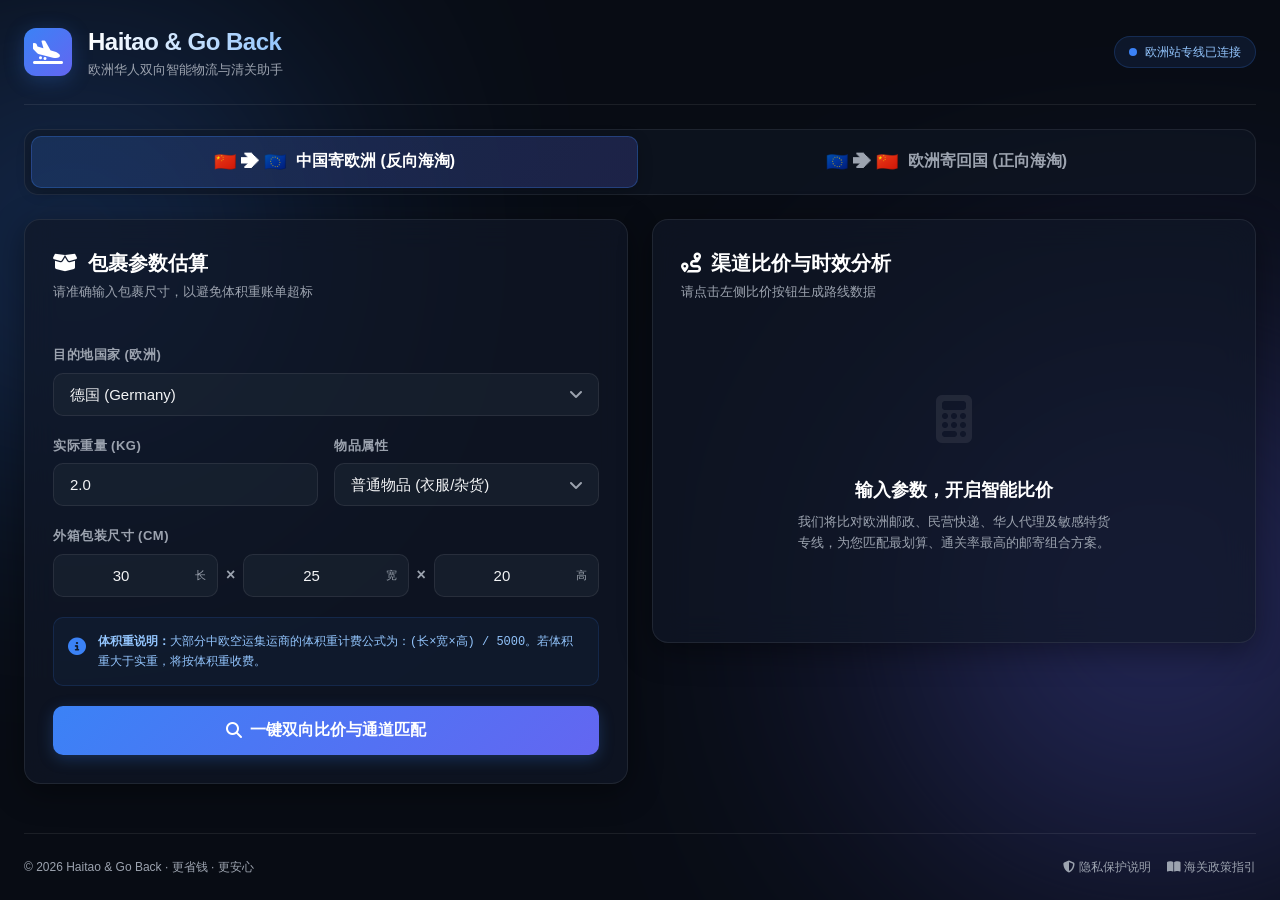
==== commit 698a0d9b: "Update index.html" ====
--- a/index.html
+++ b/index.html
@@ -239,8 +239,8 @@
                     <!-- ID Card Watermark Panel -->
                     <div class="id-uploader-section">
                         <div class="section-title">
-                            <h3><i class="fa-solid fa-id-card"></i> 身份证加密防伪水印 (清关专用)</h3>
-                            <p>海关申报需要身份证。在本地给照片打水印，保障个人隐私安全，数据加密防窃取。</p>
+                            <h3><i class="fa-solid fa-id-card"></i> 清关身份证水印工具 (可选)</h3>
+                            <p>海关申报需要身份证。在本地给照片打水印，保障个人隐私安全，数据加密防窃取。比价无需上传，本工具仅供需要水印的用户使用。</p>
                         </div>
                         
                         <div class="upload-dropzone" onclick="document.getElementById('id-file-input').click()">
@@ -299,10 +299,10 @@
         </main>
 
         <footer class="app-footer">
-            <p>&copy; 2026 Haitao & Go Back - 助海外华人安全省心双向海淘</p>
+            <p>&copy; 2026 Haitao & Go Back · 更省钱 · 更安心</p>
             <div class="footer-links">
-                <a href="#privacy"><i class="fa-solid fa-shield-halved"></i> 隐私保护说明</a>
-                <a href="#guide"><i class="fa-solid fa-book-open"></i> 海关政策指引</a>
+                <a href="/privacy.html"target="_blank"><i class="fa-solid fa-shield-halved"></i> 隐私保护说明</a>
+                <a href="/customs.html"target="_blank"><i class="fa-solid fa-book-open"></i> 海关政策指引</a>
             </div>
         </footer>
     </div>
